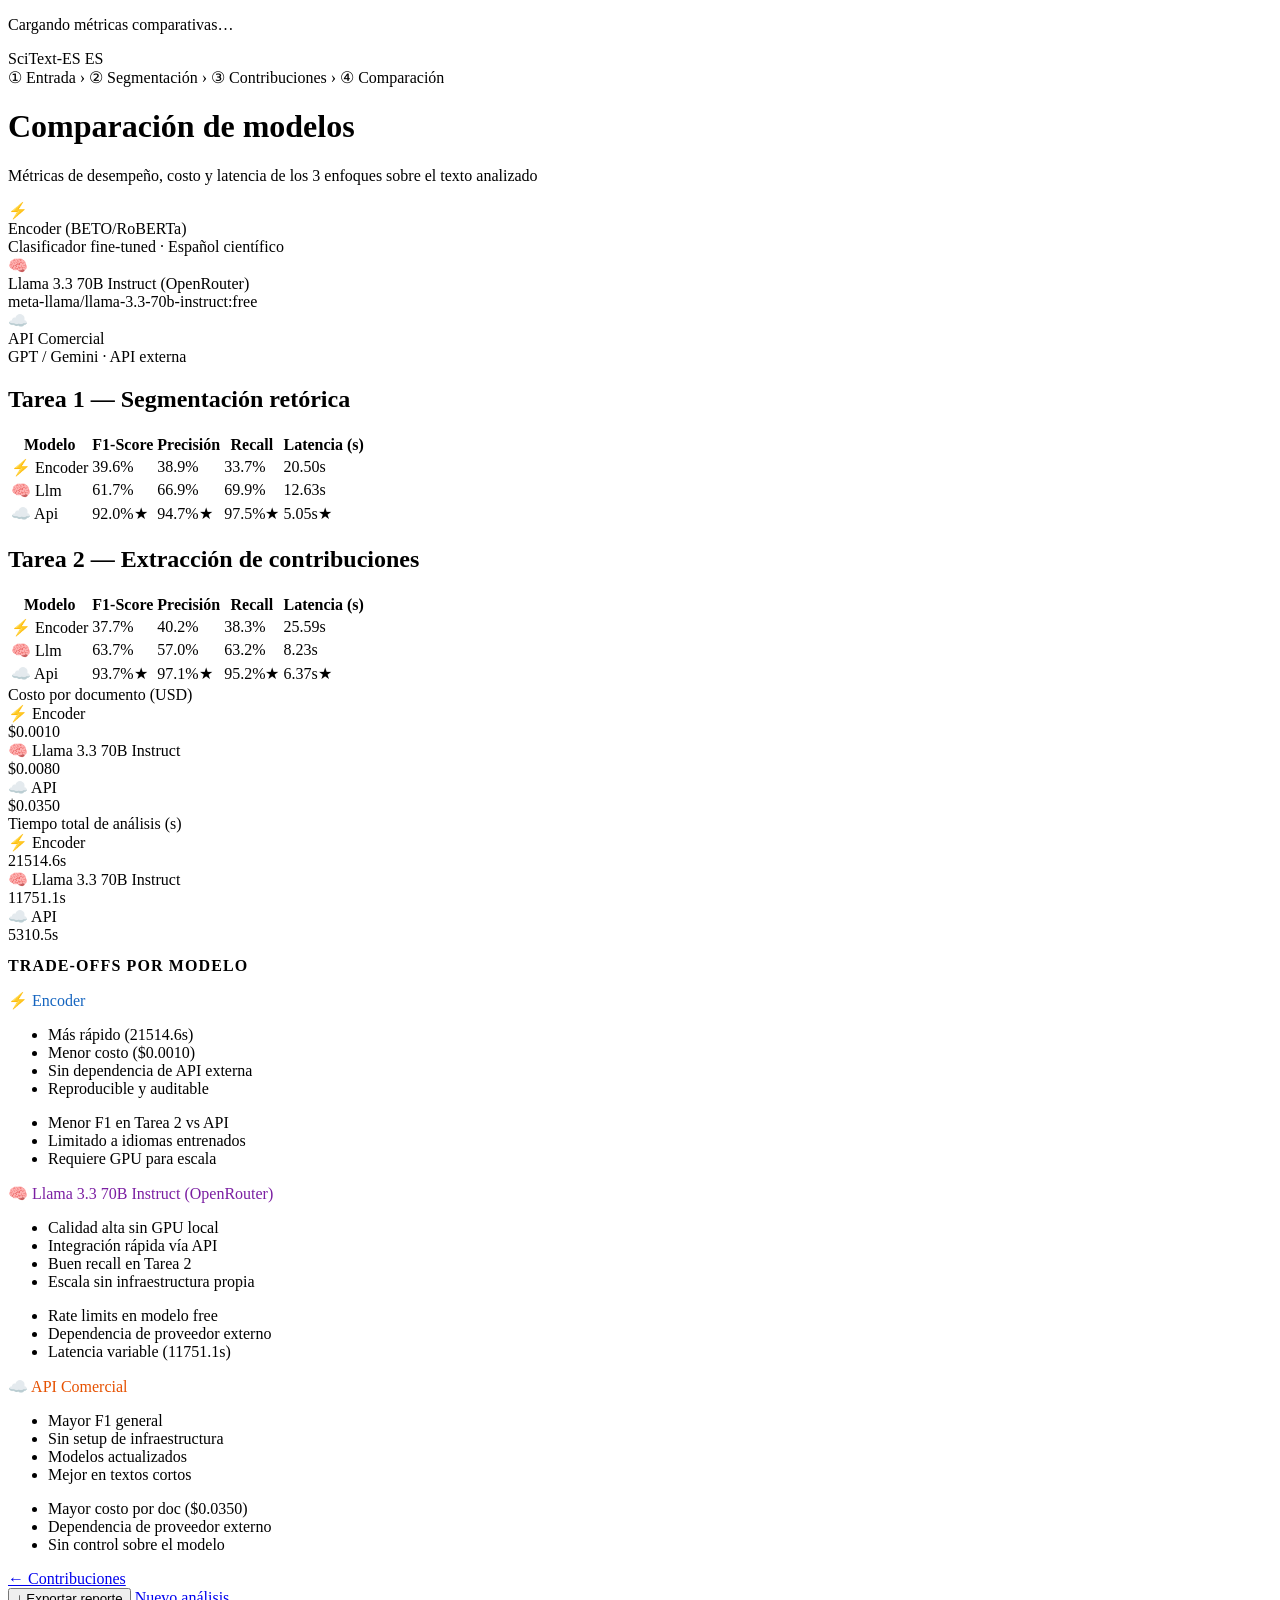
==== app/frontend/comparison.html @ e6d9e044 "Update model references to Llama 3.3 70B Instruct and adjust DVC configurations for new artifact sto" ====
<!DOCTYPE html>
<html lang="es">
<head>
  <meta charset="UTF-8" />
  <meta name="viewport" content="width=device-width, initial-scale=1.0" />
  <title>SciText-ES — Comparación de modelos</title>
  <link rel="stylesheet" href="css/styles.css" />
</head>
<body>

  <!-- Loading overlay -->
  <div id="loading-overlay" class="loading-overlay">
    <div class="spinner"></div>
    <p class="loading-text">Cargando métricas comparativas…</p>
  </div>

  <!-- Navbar -->
  <nav class="navbar">
    <div class="navbar-brand">
      SciText-ES <span class="badge-es">ES</span>
    </div>
    <div class="navbar-steps">
      <span class="step done">① Entrada</span>
      <span class="step-sep">›</span>
      <span class="step done">② Segmentación</span>
      <span class="step-sep">›</span>
      <span class="step done">③ Contribuciones</span>
      <span class="step-sep">›</span>
      <span class="step active">④ Comparación</span>
    </div>
  </nav>

  <div class="page-container">

    <div class="page-header">
      <h1>Comparación de modelos</h1>
      <p>Métricas de desempeño, costo y latencia de los 3 enfoques sobre el texto analizado</p>
    </div>

    <div id="comparison-error"></div>

    <!-- Headers de modelos -->
    <div class="comparison-header-cards">
      <div class="model-header-card encoder">
        <div class="model-header-icon">⚡</div>
        <div class="model-header-name">Encoder (BETO/RoBERTa)</div>
        <div class="model-header-desc">Clasificador fine-tuned · Español científico</div>
      </div>
      <div class="model-header-card llm">
        <div class="model-header-icon">🧠</div>
        <div class="model-header-name">Llama 3.3 70B Instruct (OpenRouter)</div>
        <div class="model-header-desc">meta-llama/llama-3.3-70b-instruct:free</div>
      </div>
      <div class="model-header-card api">
        <div class="model-header-icon">☁️</div>
        <div class="model-header-name">API Comercial</div>
        <div class="model-header-desc">GPT / Gemini · API externa</div>
      </div>
    </div>

    <!-- Tabla Tarea 1 -->
    <div class="metrics-section">
      <h2>Tarea 1 — Segmentación retórica</h2>
      <div id="table-task1">
        <!-- Generado por app.js -->
      </div>
    </div>

    <!-- Tabla Tarea 2 -->
    <div class="metrics-section">
      <h2>Tarea 2 — Extracción de contribuciones</h2>
      <div id="table-task2">
        <!-- Generado por app.js -->
      </div>
    </div>

    <!-- Gráficos de barras -->
    <div class="charts-row">
      <div class="chart-card">
        <div class="chart-title">Costo por documento (USD)</div>
        <div id="chart-cost" class="bar-chart">
          <!-- Generado por app.js -->
        </div>
      </div>
      <div class="chart-card">
        <div class="chart-title">Tiempo total de análisis (s)</div>
        <div id="chart-time" class="bar-chart">
          <!-- Generado por app.js -->
        </div>
      </div>
    </div>

    <!-- Tarjetas trade-off -->
    <h2 style="margin-bottom:1rem; font-size:1rem; text-transform:uppercase; letter-spacing:.07em; color:var(--text-secondary); font-family:var(--font-sans); font-weight:600;">
      Trade-offs por modelo
    </h2>
    <div id="tradeoff-cards" class="tradeoff-cards">
      <!-- Generado por app.js -->
    </div>

    <!-- Navegación -->
    <div class="view-nav">
      <a href="contributions.html" class="btn btn-secondary">← Contribuciones</a>
      <div class="view-nav-right">
        <button id="btn-export-report" class="btn btn-secondary">↓ Exportar reporte</button>
        <a href="index.html" class="btn btn-primary" onclick="sessionStorage.clear()">
          Nuevo análisis
        </a>
      </div>
    </div>

  </div>

  <script src="config.js"></script>
  <script src="js/api.js"></script>
  <script src="js/app.js"></script>
  <script src="js/charts.js"></script>
</body>
</html>
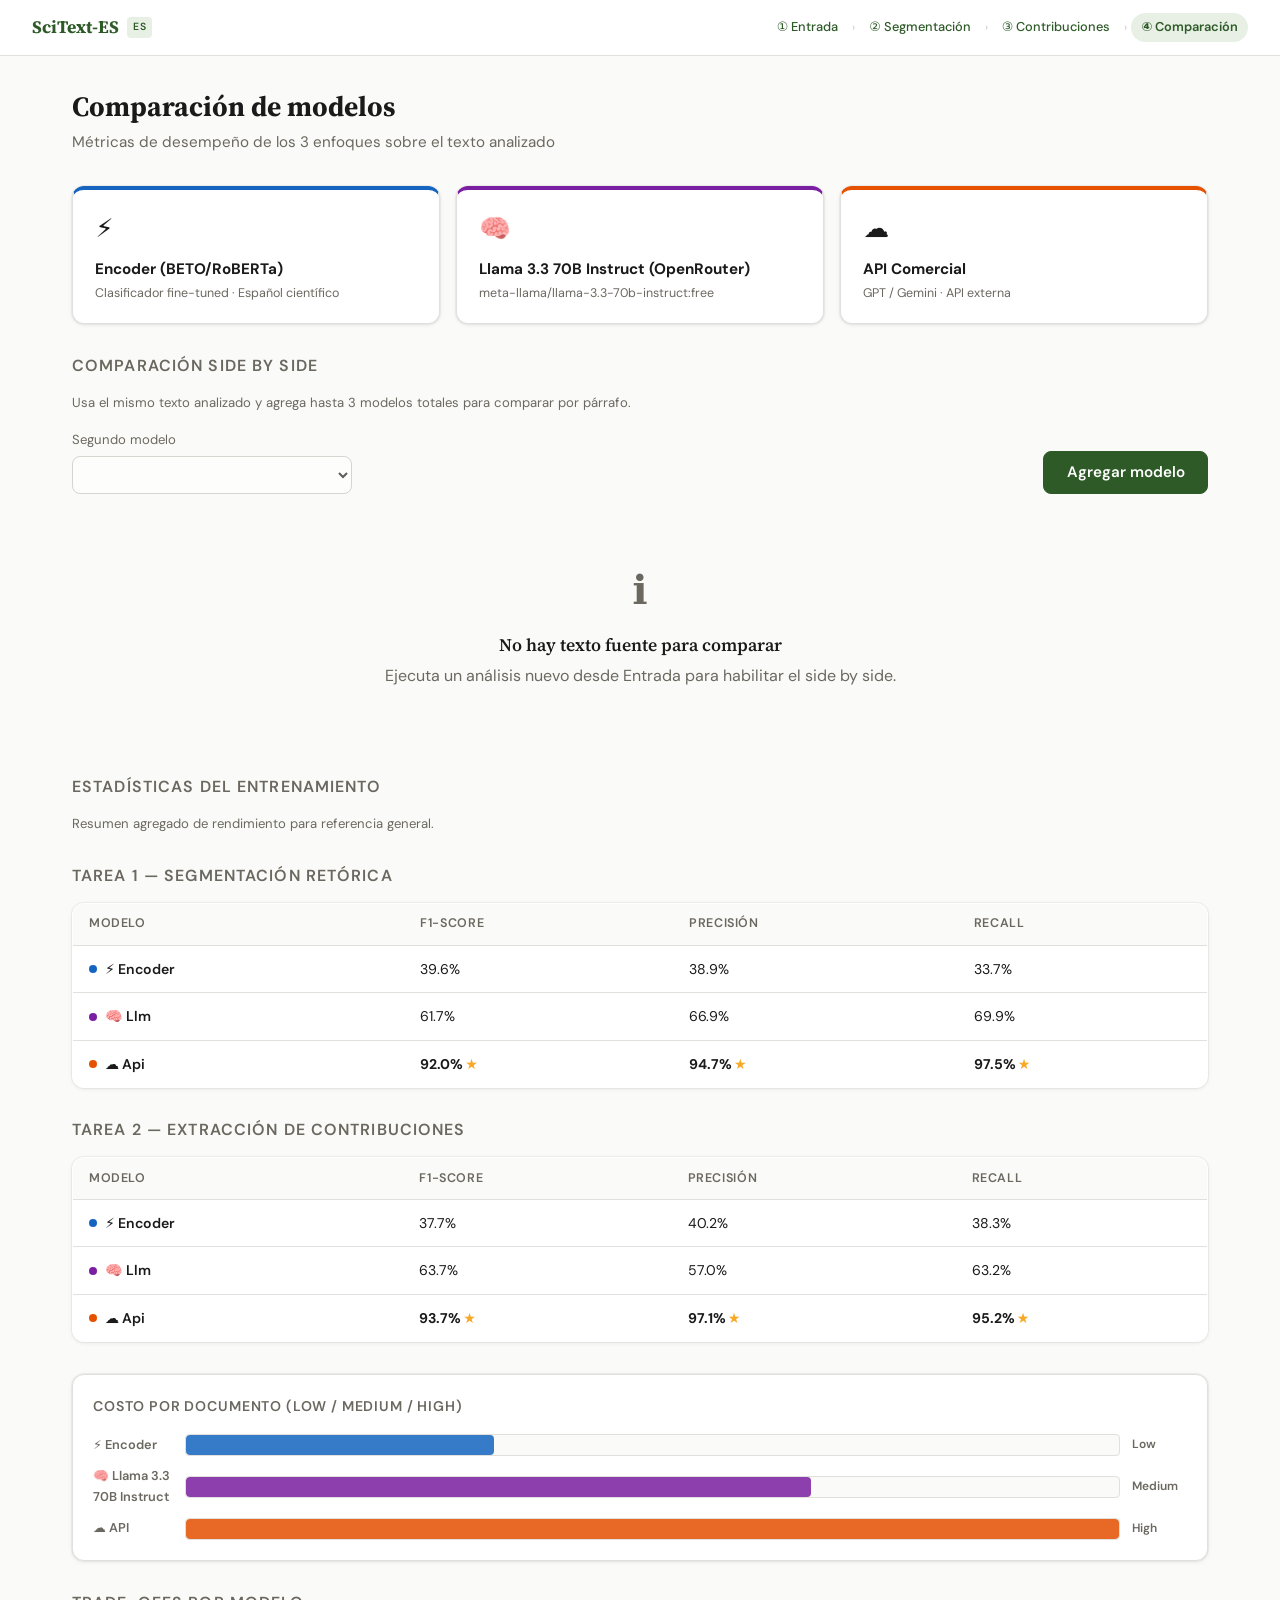
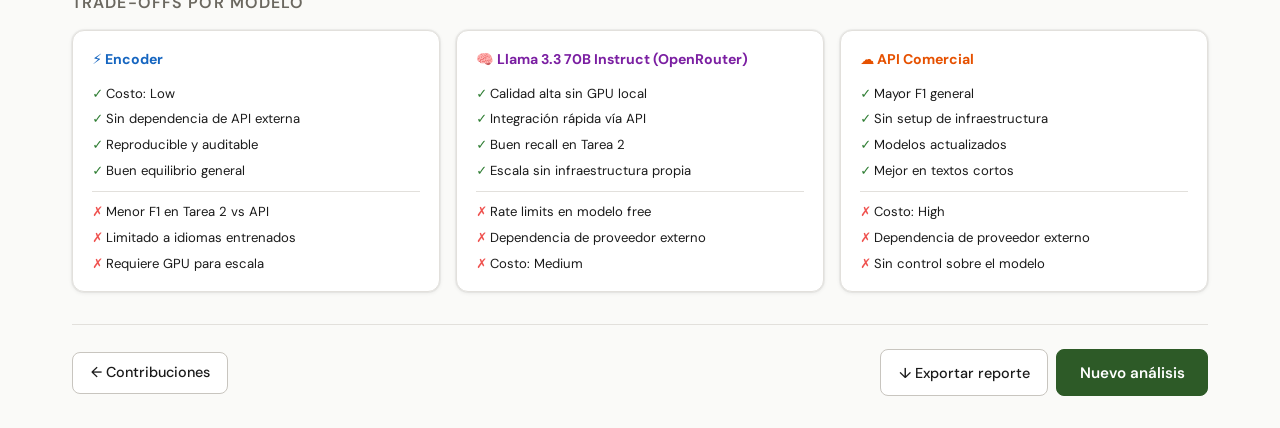
==== commit 827e58f0: "Enhance model download logic with S3 access handling and implement side-by-side comparison features " ====
--- a/app/frontend/comparison.html
+++ b/app/frontend/comparison.html
@@ -34,7 +34,7 @@
 
     <div class="page-header">
       <h1>Comparación de modelos</h1>
-      <p>Métricas de desempeño, costo y latencia de los 3 enfoques sobre el texto analizado</p>
+      <p>Métricas de desempeño de los 3 enfoques sobre el texto analizado</p>
     </div>
 
     <div id="comparison-error"></div>
@@ -58,6 +58,27 @@
       </div>
     </div>
 
+    <div class="metrics-section">
+      <h2>Comparación side by side</h2>
+      <p class="text-secondary text-small mb-2">Usa el mismo texto analizado y agrega hasta 3 modelos totales para comparar por párrafo.</p>
+
+      <div class="side-compare-controls">
+        <div class="side-compare-control-group">
+          <label for="compare-model-select" class="text-small text-secondary">Segundo modelo</label>
+          <select id="compare-model-select" class="side-compare-select"></select>
+        </div>
+        <button id="btn-run-side-compare" class="btn btn-primary">Agregar modelo</button>
+      </div>
+
+      <div id="side-compare-error"></div>
+      <div id="side-compare-content"></div>
+    </div>
+
+    <div class="metrics-section">
+      <h2>Estadísticas del entrenamiento</h2>
+      <p class="text-secondary text-small mb-2">Resumen agregado de rendimiento para referencia general.</p>
+    </div>
+
     <!-- Tabla Tarea 1 -->
     <div class="metrics-section">
       <h2>Tarea 1 — Segmentación retórica</h2>
@@ -74,23 +95,16 @@
       </div>
     </div>
 
-    <!-- Gráficos de barras -->
+    <!-- Tarjetas trade-off -->
     <div class="charts-row">
       <div class="chart-card">
-        <div class="chart-title">Costo por documento (USD)</div>
+        <div class="chart-title">Costo por documento (Low / Medium / High)</div>
         <div id="chart-cost" class="bar-chart">
-          <!-- Generado por app.js -->
-        </div>
-      </div>
-      <div class="chart-card">
-        <div class="chart-title">Tiempo total de análisis (s)</div>
-        <div id="chart-time" class="bar-chart">
           <!-- Generado por app.js -->
         </div>
       </div>
     </div>
 
-    <!-- Tarjetas trade-off -->
     <h2 style="margin-bottom:1rem; font-size:1rem; text-transform:uppercase; letter-spacing:.07em; color:var(--text-secondary); font-family:var(--font-sans); font-weight:600;">
       Trade-offs por modelo
     </h2>
--- a/app/frontend/css/styles.css
+++ b/app/frontend/css/styles.css
@@ -0,0 +1,1371 @@
+/* ==========================================================================
+   SciText-ES — Sistema de diseño compartido
+   ========================================================================== */
+
+@import url('https://fonts.googleapis.com/css2?family=Source+Serif+4:wght@400;600;700&family=DM+Sans:wght@400;500;600&display=swap');
+
+/* --------------------------------------------------------------------------
+   Variables de diseño
+   -------------------------------------------------------------------------- */
+:root {
+  /* Base */
+  --bg:             #FAFAF8;
+  --surface:        #FFFFFF;
+  --border:         #E2E0DC;
+  --border-strong:  #C8C5BF;
+  --text:           #1A1A1A;
+  --text-secondary: #6B6860;
+  --accent:         #2D5A27;
+  --accent-light:   #E8F0E6;
+  --accent-hover:   #234820;
+
+  /* Estados */
+  --success:        #2E7D32;
+  --success-light:  #E8F5E9;
+  --warning:        #E65100;
+  --warning-light:  #FFF3E0;
+  --neutral:        #6B6860;
+  --neutral-light:  #F5F4F2;
+
+  /* Categorías retóricas */
+  --c-intro: #1565C0;
+  --c-back:  #6A1B9A;
+  --c-meth:  #00838F;
+  --c-res:   #2E7D32;
+  --c-disc:  #E65100;
+  --c-contr: #C62828;
+  --c-lim:   #4E342E;
+  --c-conc:  #283593;
+
+  /* Backgrounds suaves para categorías */
+  --c-intro-bg: #E3F0FF;
+  --c-back-bg:  #F3E5F5;
+  --c-meth-bg:  #E0F5F6;
+  --c-res-bg:   #E8F5E9;
+  --c-disc-bg:  #FFF3E0;
+  --c-contr-bg: #FFEBEE;
+  --c-lim-bg:   #EFEBE9;
+  --c-conc-bg:  #E8EAF6;
+
+  /* Modelos */
+  --encoder: #1565C0;
+  --llm:     #7B1FA2;
+  --api:     #E65100;
+
+  /* Tipografía */
+  --font-serif: 'Source Serif 4', Georgia, serif;
+  --font-sans:  'DM Sans', system-ui, sans-serif;
+
+  /* Espaciado */
+  --radius:    8px;
+  --radius-lg: 12px;
+  --shadow:    0 1px 4px rgba(0,0,0,0.08), 0 0 0 1px rgba(0,0,0,0.04);
+  --shadow-md: 0 4px 12px rgba(0,0,0,0.10), 0 0 0 1px rgba(0,0,0,0.04);
+}
+
+/* --------------------------------------------------------------------------
+   Reset y base
+   -------------------------------------------------------------------------- */
+*, *::before, *::after { box-sizing: border-box; margin: 0; padding: 0; }
+
+html { font-size: 16px; -webkit-font-smoothing: antialiased; }
+
+body {
+  font-family: var(--font-sans);
+  background: var(--bg);
+  color: var(--text);
+  min-height: 100vh;
+  line-height: 1.6;
+}
+
+a { color: var(--accent); text-decoration: none; }
+a:hover { text-decoration: underline; }
+
+/* --------------------------------------------------------------------------
+   Tipografía
+   -------------------------------------------------------------------------- */
+h1, h2, h3, h4 {
+  font-family: var(--font-serif);
+  line-height: 1.3;
+  color: var(--text);
+}
+
+h1 { font-size: 1.75rem; font-weight: 700; }
+h2 { font-size: 1.35rem; font-weight: 600; }
+h3 { font-size: 1.1rem;  font-weight: 600; }
+h4 { font-size: 0.95rem; font-weight: 600; }
+
+p { margin-bottom: 0.5rem; }
+
+/* --------------------------------------------------------------------------
+   Navbar
+   -------------------------------------------------------------------------- */
+.navbar {
+  background: var(--surface);
+  border-bottom: 1px solid var(--border);
+  padding: 0 2rem;
+  height: 56px;
+  display: flex;
+  align-items: center;
+  justify-content: space-between;
+  position: sticky;
+  top: 0;
+  z-index: 100;
+}
+
+.navbar-brand {
+  font-family: var(--font-serif);
+  font-size: 1.1rem;
+  font-weight: 700;
+  color: var(--accent);
+  display: flex;
+  align-items: center;
+  gap: 0.5rem;
+}
+
+.navbar-brand span.badge-es {
+  font-family: var(--font-sans);
+  font-size: 0.65rem;
+  font-weight: 600;
+  background: var(--accent-light);
+  color: var(--accent);
+  padding: 2px 6px;
+  border-radius: 4px;
+  letter-spacing: 0.05em;
+  text-transform: uppercase;
+}
+
+.navbar-steps {
+  display: flex;
+  align-items: center;
+  gap: 0.25rem;
+  font-size: 0.8rem;
+}
+
+.step {
+  display: flex;
+  align-items: center;
+  gap: 0.35rem;
+  padding: 4px 10px;
+  border-radius: 20px;
+  color: var(--text-secondary);
+  font-weight: 500;
+  white-space: nowrap;
+}
+
+.step.active {
+  background: var(--accent-light);
+  color: var(--accent);
+  font-weight: 600;
+}
+
+.step.done {
+  color: var(--accent);
+}
+
+.step-sep {
+  color: var(--border-strong);
+  font-size: 0.7rem;
+}
+
+/* --------------------------------------------------------------------------
+   Layout de página
+   -------------------------------------------------------------------------- */
+.page-container {
+  max-width: 1200px;
+  margin: 0 auto;
+  padding: 2rem;
+}
+
+.page-header {
+  margin-bottom: 2rem;
+}
+
+.page-header h1 {
+  margin-bottom: 0.35rem;
+}
+
+.page-header p {
+  color: var(--text-secondary);
+  font-size: 0.95rem;
+  margin-bottom: 0;
+}
+
+/* Layout sidebar + main */
+.layout-sidebar {
+  display: grid;
+  grid-template-columns: 240px 1fr;
+  gap: 1.5rem;
+  align-items: start;
+}
+
+.sidebar {
+  background: var(--surface);
+  border: 1px solid var(--border);
+  border-radius: var(--radius-lg);
+  padding: 1.25rem;
+  position: sticky;
+  top: 72px;
+}
+
+.sidebar h3 {
+  font-size: 0.75rem;
+  font-weight: 600;
+  text-transform: uppercase;
+  letter-spacing: 0.08em;
+  color: var(--text-secondary);
+  margin-bottom: 0.75rem;
+}
+
+/* --------------------------------------------------------------------------
+   Botones
+   -------------------------------------------------------------------------- */
+.btn {
+  display: inline-flex;
+  align-items: center;
+  gap: 0.4rem;
+  padding: 0.55rem 1.1rem;
+  border-radius: var(--radius);
+  font-family: var(--font-sans);
+  font-size: 0.9rem;
+  font-weight: 500;
+  cursor: pointer;
+  border: 1px solid transparent;
+  transition: background 0.15s, border-color 0.15s, transform 0.1s;
+  text-decoration: none;
+  white-space: nowrap;
+}
+
+.btn:hover { text-decoration: none; }
+.btn:active { transform: scale(0.98); }
+
+.btn-primary {
+  background: var(--accent);
+  color: #fff;
+  border-color: var(--accent);
+  padding: 0.65rem 1.4rem;
+  font-size: 0.95rem;
+  font-weight: 600;
+}
+.btn-primary:hover { background: var(--accent-hover); border-color: var(--accent-hover); }
+
+.btn-secondary {
+  background: var(--surface);
+  color: var(--text);
+  border-color: var(--border-strong);
+}
+.btn-secondary:hover { background: var(--neutral-light); }
+
+.btn-ghost {
+  background: transparent;
+  color: var(--text-secondary);
+  border-color: transparent;
+}
+.btn-ghost:hover { background: var(--neutral-light); color: var(--text); }
+
+.btn-large {
+  padding: 0.85rem 2rem;
+  font-size: 1rem;
+  font-weight: 600;
+  border-radius: var(--radius-lg);
+}
+
+.btn-icon {
+  font-size: 1rem;
+}
+
+/* Barra de navegación de vistas */
+.view-nav {
+  display: flex;
+  justify-content: space-between;
+  align-items: center;
+  margin-top: 2rem;
+  padding-top: 1.5rem;
+  border-top: 1px solid var(--border);
+  gap: 0.5rem;
+}
+
+.view-nav-right {
+  display: flex;
+  gap: 0.5rem;
+}
+
+/* --------------------------------------------------------------------------
+   Tarjetas genéricas
+   -------------------------------------------------------------------------- */
+.card {
+  background: var(--surface);
+  border: 1px solid var(--border);
+  border-radius: var(--radius-lg);
+  padding: 1.25rem;
+  box-shadow: var(--shadow);
+}
+
+.card-sm {
+  padding: 1rem;
+  border-radius: var(--radius);
+}
+
+/* --------------------------------------------------------------------------
+   Badges
+   -------------------------------------------------------------------------- */
+.badge {
+  display: inline-flex;
+  align-items: center;
+  gap: 0.3rem;
+  padding: 3px 8px;
+  border-radius: 20px;
+  font-size: 0.72rem;
+  font-weight: 600;
+  letter-spacing: 0.03em;
+  text-transform: uppercase;
+  white-space: nowrap;
+}
+
+.badge-label {
+  font-size: 0.72rem;
+  font-weight: 700;
+  padding: 2px 7px;
+  border-radius: 4px;
+  letter-spacing: 0.06em;
+}
+
+.badge-intro { background: var(--c-intro-bg); color: var(--c-intro); }
+.badge-back  { background: var(--c-back-bg);  color: var(--c-back);  }
+.badge-meth  { background: var(--c-meth-bg);  color: var(--c-meth);  }
+.badge-res   { background: var(--c-res-bg);   color: var(--c-res);   }
+.badge-disc  { background: var(--c-disc-bg);  color: var(--c-disc);  }
+.badge-contr { background: var(--c-contr-bg); color: var(--c-contr); }
+.badge-lim   { background: var(--c-lim-bg);   color: var(--c-lim);   }
+.badge-conc  { background: var(--c-conc-bg);  color: var(--c-conc);  }
+
+/* --------------------------------------------------------------------------
+   Barra de confianza
+   -------------------------------------------------------------------------- */
+.confidence-bar {
+  display: flex;
+  align-items: center;
+  gap: 0.6rem;
+  font-size: 0.82rem;
+}
+
+.confidence-bar-track {
+  flex: 1;
+  height: 5px;
+  background: var(--border);
+  border-radius: 3px;
+  overflow: hidden;
+}
+
+.confidence-bar-fill {
+  height: 100%;
+  border-radius: 3px;
+  transition: width 0.6s ease;
+}
+
+.confidence-value {
+  font-weight: 600;
+  color: var(--text-secondary);
+  min-width: 38px;
+  text-align: right;
+}
+
+/* Colores de la barra según nivel */
+.conf-high  { background: var(--success); }
+.conf-med   { background: #F9A825; }
+.conf-low   { background: #EF5350; }
+
+/* --------------------------------------------------------------------------
+   Vista 1 – Entrada
+   -------------------------------------------------------------------------- */
+.input-view {
+  max-width: 760px;
+  margin: 0 auto;
+  padding: 2.5rem 2rem;
+}
+
+.input-view-header {
+  text-align: center;
+  margin-bottom: 2.5rem;
+}
+
+.input-view-header h1 { font-size: 2rem; margin-bottom: 0.5rem; }
+.input-view-header p  { color: var(--text-secondary); font-size: 1rem; }
+
+.input-section {
+  background: var(--surface);
+  border: 1px solid var(--border);
+  border-radius: var(--radius-lg);
+  padding: 1.5rem;
+  margin-bottom: 1.25rem;
+  box-shadow: var(--shadow);
+}
+
+.input-section-title {
+  font-size: 0.8rem;
+  font-weight: 600;
+  text-transform: uppercase;
+  letter-spacing: 0.08em;
+  color: var(--text-secondary);
+  margin-bottom: 1rem;
+}
+
+.textarea-wrapper {
+  position: relative;
+}
+
+textarea.text-input {
+  width: 100%;
+  min-height: 220px;
+  padding: 1rem;
+  border: 1px solid var(--border);
+  border-radius: var(--radius);
+  font-family: var(--font-sans);
+  font-size: 0.9rem;
+  line-height: 1.65;
+  color: var(--text);
+  background: var(--bg);
+  resize: vertical;
+  transition: border-color 0.15s;
+  outline: none;
+}
+
+textarea.text-input:focus {
+  border-color: var(--accent);
+  box-shadow: 0 0 0 3px var(--accent-light);
+}
+
+.char-counter {
+  position: absolute;
+  bottom: 8px;
+  right: 12px;
+  font-size: 0.75rem;
+  color: var(--text-secondary);
+  background: var(--surface);
+  padding: 1px 4px;
+  border-radius: 3px;
+  pointer-events: none;
+}
+
+.char-counter.warning { color: var(--warning); }
+.char-counter.ok      { color: var(--success); }
+
+/* Modelo cards */
+.model-cards {
+  display: grid;
+  grid-template-columns: repeat(3, 1fr);
+  gap: 0.75rem;
+}
+
+.model-card {
+  border: 2px solid var(--border);
+  border-radius: var(--radius);
+  padding: 0.9rem 1rem;
+  cursor: pointer;
+  transition: border-color 0.15s, background 0.15s;
+  position: relative;
+}
+
+.model-card:hover { border-color: var(--border-strong); }
+
+.model-card.selected { border-color: var(--accent); background: var(--accent-light); }
+
+.model-card input[type="radio"] {
+  position: absolute;
+  opacity: 0;
+  pointer-events: none;
+}
+
+.model-card-icon {
+  font-size: 1.4rem;
+  margin-bottom: 0.35rem;
+}
+
+.model-card-name {
+  font-size: 0.85rem;
+  font-weight: 600;
+  color: var(--text);
+  margin-bottom: 0.1rem;
+}
+
+.model-card-tag {
+  font-size: 0.72rem;
+  font-weight: 600;
+  color: var(--text-secondary);
+  text-transform: uppercase;
+  letter-spacing: 0.05em;
+}
+
+.model-card.selected .model-card-name { color: var(--accent); }
+.model-card.selected .model-card-tag  { color: var(--accent); }
+
+/* Task toggles */
+.task-toggles {
+  display: flex;
+  gap: 1.5rem;
+}
+
+.toggle-item {
+  display: flex;
+  align-items: center;
+  gap: 0.6rem;
+  cursor: pointer;
+  user-select: none;
+}
+
+.toggle-item input[type="checkbox"] { display: none; }
+
+.toggle-track {
+  width: 40px;
+  height: 22px;
+  background: var(--border-strong);
+  border-radius: 11px;
+  position: relative;
+  transition: background 0.2s;
+  flex-shrink: 0;
+}
+
+.toggle-track::after {
+  content: '';
+  position: absolute;
+  width: 16px;
+  height: 16px;
+  background: #fff;
+  border-radius: 50%;
+  top: 3px;
+  left: 3px;
+  transition: transform 0.2s;
+  box-shadow: 0 1px 3px rgba(0,0,0,0.2);
+}
+
+.toggle-item input:checked + .toggle-track {
+  background: var(--accent);
+}
+
+.toggle-item input:checked + .toggle-track::after {
+  transform: translateX(18px);
+}
+
+.toggle-label {
+  font-size: 0.9rem;
+  font-weight: 500;
+}
+
+.toggle-sub {
+  font-size: 0.75rem;
+  color: var(--text-secondary);
+}
+
+.submit-area {
+  text-align: center;
+  padding: 1rem 0;
+}
+
+/* Loading overlay */
+.loading-overlay {
+  display: none;
+  position: fixed;
+  inset: 0;
+  background: rgba(250, 250, 248, 0.92);
+  z-index: 999;
+  flex-direction: column;
+  align-items: center;
+  justify-content: center;
+  gap: 1rem;
+}
+
+.loading-overlay.visible { display: flex; }
+
+.spinner {
+  width: 40px;
+  height: 40px;
+  border: 3px solid var(--border);
+  border-top-color: var(--accent);
+  border-radius: 50%;
+  animation: spin 0.7s linear infinite;
+}
+
+@keyframes spin { to { transform: rotate(360deg); } }
+
+.loading-text {
+  font-family: var(--font-serif);
+  font-size: 1rem;
+  color: var(--text-secondary);
+}
+
+/* --------------------------------------------------------------------------
+   Vista 2 – Segmentación
+   -------------------------------------------------------------------------- */
+
+/* Leyenda sidebar */
+.legend-list {
+  list-style: none;
+  display: flex;
+  flex-direction: column;
+  gap: 0.4rem;
+}
+
+.legend-item {
+  display: flex;
+  align-items: center;
+  justify-content: space-between;
+  padding: 5px 8px;
+  border-radius: var(--radius);
+  cursor: default;
+  transition: background 0.12s;
+}
+
+.legend-item:hover { background: var(--bg); }
+
+.legend-dot-label {
+  display: flex;
+  align-items: center;
+  gap: 0.5rem;
+  font-size: 0.82rem;
+  font-weight: 500;
+}
+
+.legend-dot {
+  width: 10px;
+  height: 10px;
+  border-radius: 50%;
+  flex-shrink: 0;
+}
+
+.legend-count {
+  font-size: 0.75rem;
+  font-weight: 600;
+  color: var(--text-secondary);
+  background: var(--bg);
+  padding: 1px 6px;
+  border-radius: 10px;
+}
+
+.sidebar-stats {
+  margin-top: 1rem;
+  padding-top: 1rem;
+  border-top: 1px solid var(--border);
+}
+
+.stat-row {
+  display: flex;
+  justify-content: space-between;
+  align-items: center;
+  font-size: 0.8rem;
+  padding: 3px 0;
+}
+
+.stat-label { color: var(--text-secondary); }
+.stat-value { font-weight: 600; }
+
+.model-badge-sidebar {
+  margin-top: 1rem;
+  padding: 0.6rem 0.8rem;
+  background: var(--bg);
+  border-radius: var(--radius);
+  font-size: 0.78rem;
+  color: var(--text-secondary);
+  border: 1px solid var(--border);
+}
+
+.model-badge-sidebar strong {
+  display: block;
+  font-size: 0.82rem;
+  color: var(--text);
+  margin-top: 2px;
+}
+
+/* Segmentos */
+.segments-list {
+  display: flex;
+  flex-direction: column;
+  gap: 0.75rem;
+}
+
+.segment-card {
+  background: var(--surface);
+  border: 1px solid var(--border);
+  border-left: 4px solid;
+  border-radius: var(--radius);
+  padding: 1rem 1.1rem;
+  transition: transform 0.15s, box-shadow 0.15s;
+  box-shadow: var(--shadow);
+}
+
+.segment-card:hover {
+  transform: translateX(4px);
+  box-shadow: var(--shadow-md);
+}
+
+.segment-header {
+  display: flex;
+  align-items: center;
+  justify-content: space-between;
+  margin-bottom: 0.6rem;
+  flex-wrap: wrap;
+  gap: 0.5rem;
+}
+
+.segment-meta {
+  display: flex;
+  align-items: center;
+  gap: 0.5rem;
+}
+
+.segment-index {
+  font-size: 0.72rem;
+  color: var(--text-secondary);
+  font-weight: 500;
+}
+
+.segment-confidence {
+  flex: 0 0 180px;
+}
+
+.segment-text {
+  font-size: 0.88rem;
+  line-height: 1.65;
+  color: var(--text);
+}
+
+/* Colores de borde izquierdo por categoría */
+.seg-INTRO { border-left-color: var(--c-intro); }
+.seg-BACK  { border-left-color: var(--c-back);  }
+.seg-METH  { border-left-color: var(--c-meth);  }
+.seg-RES   { border-left-color: var(--c-res);   }
+.seg-DISC  { border-left-color: var(--c-disc);  }
+.seg-CONTR { border-left-color: var(--c-contr); }
+.seg-LIM   { border-left-color: var(--c-lim);   }
+.seg-CONC  { border-left-color: var(--c-conc);  }
+
+/* --------------------------------------------------------------------------
+   Vista 3 – Contribuciones
+   -------------------------------------------------------------------------- */
+.summary-cards {
+  display: grid;
+  grid-template-columns: repeat(4, 1fr);
+  gap: 1rem;
+  margin-bottom: 1.75rem;
+}
+
+.summary-card {
+  background: var(--surface);
+  border: 1px solid var(--border);
+  border-radius: var(--radius-lg);
+  padding: 1.1rem 1.25rem;
+  box-shadow: var(--shadow);
+}
+
+.summary-card-value {
+  font-family: var(--font-serif);
+  font-size: 1.9rem;
+  font-weight: 700;
+  line-height: 1.1;
+  margin-bottom: 0.2rem;
+}
+
+.summary-card-label {
+  font-size: 0.78rem;
+  color: var(--text-secondary);
+  font-weight: 500;
+}
+
+.summary-card.positive .summary-card-value { color: var(--success); }
+.summary-card.neutral  .summary-card-value { color: var(--text); }
+
+/* Fragment cards */
+.fragments-list {
+  display: flex;
+  flex-direction: column;
+  gap: 0.9rem;
+}
+
+.fragment-card {
+  background: var(--surface);
+  border: 1px solid var(--border);
+  border-radius: var(--radius-lg);
+  overflow: hidden;
+  box-shadow: var(--shadow);
+  transition: box-shadow 0.15s;
+}
+
+.fragment-card.no-contribution {
+  opacity: 0.7;
+}
+
+.fragment-card:hover { box-shadow: var(--shadow-md); }
+
+.fragment-header {
+  display: flex;
+  align-items: center;
+  justify-content: space-between;
+  padding: 0.8rem 1.1rem;
+  background: var(--bg);
+  border-bottom: 1px solid var(--border);
+  flex-wrap: wrap;
+  gap: 0.5rem;
+}
+
+.fragment-header-left {
+  display: flex;
+  align-items: center;
+  gap: 0.6rem;
+  flex-wrap: wrap;
+}
+
+.fragment-header-right {
+  display: flex;
+  align-items: center;
+  gap: 0.75rem;
+}
+
+.badge-contribution {
+  background: var(--success-light);
+  color: var(--success);
+  font-size: 0.78rem;
+  font-weight: 600;
+  padding: 3px 9px;
+  border-radius: 20px;
+  white-space: nowrap;
+}
+
+.badge-no-contribution {
+  background: var(--neutral-light);
+  color: var(--neutral);
+  font-size: 0.78rem;
+  font-weight: 600;
+  padding: 3px 9px;
+  border-radius: 20px;
+  white-space: nowrap;
+}
+
+.badge-type {
+  font-size: 0.75rem;
+  font-weight: 600;
+  color: var(--text-secondary);
+  background: var(--surface);
+  border: 1px solid var(--border);
+  padding: 2px 7px;
+  border-radius: 4px;
+  white-space: nowrap;
+}
+
+.fragment-conf-wrapper {
+  width: 160px;
+}
+
+.para-index {
+  font-size: 0.72rem;
+  color: var(--text-secondary);
+  white-space: nowrap;
+}
+
+.fragment-body {
+  padding: 0.9rem 1.1rem;
+  font-size: 0.88rem;
+  line-height: 1.65;
+}
+
+.fragment-body mark {
+  background: #FFF176;
+  padding: 1px 0;
+  border-radius: 2px;
+  color: inherit;
+}
+
+.fragment-footer {
+  padding: 0.5rem 1.1rem;
+  background: var(--bg);
+  border-top: 1px solid var(--border);
+  display: flex;
+  align-items: center;
+  gap: 0.4rem;
+}
+
+.footer-label {
+  font-size: 0.72rem;
+  color: var(--text-secondary);
+}
+
+/* --------------------------------------------------------------------------
+   Vista 4 – Comparación
+   -------------------------------------------------------------------------- */
+.comparison-header-cards {
+  display: grid;
+  grid-template-columns: repeat(3, 1fr);
+  gap: 1rem;
+  margin-bottom: 2rem;
+}
+
+.model-header-card {
+  background: var(--surface);
+  border: 1px solid var(--border);
+  border-radius: var(--radius-lg);
+  padding: 1.2rem 1.4rem;
+  box-shadow: var(--shadow);
+  border-top: 4px solid;
+}
+
+.model-header-card.encoder { border-top-color: var(--encoder); }
+.model-header-card.llm     { border-top-color: var(--llm); }
+.model-header-card.api     { border-top-color: var(--api); }
+
+.model-header-icon  { font-size: 1.6rem; margin-bottom: 0.4rem; }
+.model-header-name  { font-weight: 700; font-size: 0.95rem; margin-bottom: 0.15rem; }
+.model-header-desc  { font-size: 0.78rem; color: var(--text-secondary); }
+
+/* Tablas de métricas */
+.metrics-section { margin-bottom: 2rem; }
+
+.metrics-section h2 {
+  margin-bottom: 1rem;
+  font-size: 1rem;
+  color: var(--text-secondary);
+  text-transform: uppercase;
+  letter-spacing: 0.07em;
+  font-family: var(--font-sans);
+  font-weight: 600;
+}
+
+.metrics-table {
+  width: 100%;
+  border-collapse: collapse;
+  background: var(--surface);
+  border: 1px solid var(--border);
+  border-radius: var(--radius-lg);
+  overflow: hidden;
+  box-shadow: var(--shadow);
+  font-size: 0.88rem;
+}
+
+.metrics-table th {
+  padding: 0.65rem 1rem;
+  text-align: left;
+  font-weight: 600;
+  font-size: 0.78rem;
+  text-transform: uppercase;
+  letter-spacing: 0.05em;
+  color: var(--text-secondary);
+  background: var(--bg);
+  border-bottom: 1px solid var(--border);
+}
+
+.metrics-table td {
+  padding: 0.75rem 1rem;
+  border-bottom: 1px solid var(--border);
+  vertical-align: middle;
+}
+
+.metrics-table tr:last-child td { border-bottom: none; }
+
+.metrics-table tr:hover td { background: var(--bg); }
+
+.model-cell {
+  display: flex;
+  align-items: center;
+  gap: 0.5rem;
+  font-weight: 600;
+}
+
+.model-dot {
+  width: 8px;
+  height: 8px;
+  border-radius: 50%;
+  flex-shrink: 0;
+}
+
+.metric-value { font-variant-numeric: tabular-nums; }
+.best-value { font-weight: 700; }
+.best-star   { color: #F9A825; margin-left: 2px; }
+
+.side-compare-controls {
+  display: flex;
+  align-items: flex-end;
+  justify-content: space-between;
+  gap: 0.85rem;
+  flex-wrap: wrap;
+  margin-bottom: 1rem;
+}
+
+.side-compare-control-group {
+  display: flex;
+  flex-direction: column;
+  gap: 0.35rem;
+}
+
+.side-compare-select {
+  min-width: 280px;
+  padding: 0.55rem 0.65rem;
+  border: 1px solid var(--border-strong);
+  border-radius: var(--radius);
+  background: var(--surface);
+  color: var(--text);
+  font-size: 0.9rem;
+}
+
+.side-compare-content {
+  display: flex;
+  flex-direction: column;
+  gap: 0.9rem;
+}
+
+.side-compare-model-grid,
+.side-compare-task-grid {
+  display: grid;
+  grid-template-columns: repeat(auto-fit, minmax(260px, 1fr));
+  gap: 0.9rem;
+}
+
+.side-compare-model-card,
+.side-compare-task-card {
+  background: var(--surface);
+  border: 1px solid var(--border);
+  border-radius: var(--radius-lg);
+  padding: 1rem;
+  box-shadow: var(--shadow);
+}
+
+.side-compare-model-card {
+  border-top: 4px solid var(--border-strong);
+}
+
+.side-compare-model-card.encoder { border-top-color: var(--encoder); }
+.side-compare-model-card.llm { border-top-color: var(--llm); }
+.side-compare-model-card.api { border-top-color: var(--api); }
+
+.side-compare-model-title {
+  font-size: 0.92rem;
+  font-weight: 700;
+  margin-bottom: 0.45rem;
+}
+
+.side-compare-model-subtitle {
+  font-size: 0.78rem;
+  color: var(--text-secondary);
+  margin-bottom: 0.7rem;
+}
+
+.side-compare-stat-grid {
+  display: grid;
+  grid-template-columns: repeat(2, 1fr);
+  gap: 0.55rem;
+}
+
+.side-compare-stat {
+  padding: 0.5rem 0.55rem;
+  border: 1px solid var(--border);
+  border-radius: var(--radius);
+  background: var(--bg);
+}
+
+.side-compare-stat-label {
+  font-size: 0.72rem;
+  color: var(--text-secondary);
+}
+
+.side-compare-stat-value {
+  font-size: 0.84rem;
+  font-weight: 700;
+}
+
+.side-compare-task-title {
+  font-size: 0.82rem;
+  font-weight: 700;
+  text-transform: uppercase;
+  letter-spacing: 0.05em;
+  color: var(--text-secondary);
+  margin-bottom: 0.65rem;
+}
+
+.side-compare-fragments {
+  list-style: none;
+  display: flex;
+  flex-direction: column;
+  gap: 0.35rem;
+}
+
+.side-compare-fragments li {
+  font-size: 0.82rem;
+  color: var(--text);
+  padding-left: 0.1rem;
+}
+
+.side-compare-hint {
+  font-size: 0.82rem;
+  color: var(--text-secondary);
+}
+
+.side-compare-paragraphs {
+  display: flex;
+  flex-direction: column;
+  gap: 0.65rem;
+}
+
+.side-compare-paragraph-card {
+  background: var(--surface);
+  border: 1px solid var(--border);
+  border-radius: var(--radius);
+  padding: 0.8rem 0.9rem;
+  box-shadow: var(--shadow);
+}
+
+.side-compare-para-header {
+  display: flex;
+  align-items: flex-start;
+  justify-content: space-between;
+  gap: 0.7rem;
+}
+
+.side-compare-para-meta {
+  min-width: 0;
+  flex: 1;
+}
+
+.side-compare-para-index {
+  font-size: 0.72rem;
+  color: var(--text-secondary);
+  font-weight: 700;
+  letter-spacing: 0.05em;
+  text-transform: uppercase;
+}
+
+.side-compare-para-text {
+  font-size: 0.86rem;
+  color: var(--text);
+  line-height: 1.45;
+  margin-top: 0.18rem;
+  white-space: nowrap;
+  overflow: hidden;
+  text-overflow: ellipsis;
+}
+
+.side-compare-prediction-grid {
+  display: grid;
+  grid-template-columns: repeat(auto-fit, minmax(170px, 1fr));
+  gap: 0.5rem;
+  margin-top: 0.65rem;
+}
+
+.side-compare-prediction-card {
+  border: 1px solid var(--border);
+  border-radius: var(--radius);
+  padding: 0.5rem 0.55rem;
+  background: var(--bg);
+}
+
+.side-compare-prediction-title {
+  font-size: 0.74rem;
+  font-weight: 700;
+  margin-bottom: 0.4rem;
+  color: var(--text);
+}
+
+.side-compare-chip-row {
+  display: flex;
+  align-items: center;
+  gap: 0.35rem;
+  flex-wrap: wrap;
+}
+
+.side-compare-contrib {
+  font-size: 0.7rem;
+  font-weight: 700;
+  letter-spacing: 0.05em;
+  text-transform: uppercase;
+  border-radius: 16px;
+  padding: 2px 7px;
+}
+
+.side-compare-contrib.yes {
+  background: var(--success-light);
+  color: var(--success);
+}
+
+.side-compare-contrib.no {
+  background: var(--neutral-light);
+  color: var(--neutral);
+}
+
+.side-compare-para-details {
+  margin-top: 0.65rem;
+  padding-top: 0.65rem;
+  border-top: 1px dashed var(--border);
+}
+
+.side-compare-para-fulltext {
+  font-size: 0.84rem;
+  line-height: 1.6;
+}
+
+/* Gráficos de barras */
+.charts-row {
+  display: grid;
+  grid-template-columns: 1fr;
+  gap: 1.25rem;
+  margin-bottom: 2rem;
+}
+
+.chart-card {
+  background: var(--surface);
+  border: 1px solid var(--border);
+  border-radius: var(--radius-lg);
+  padding: 1.25rem;
+  box-shadow: var(--shadow);
+}
+
+.chart-title {
+  font-size: 0.88rem;
+  font-weight: 600;
+  margin-bottom: 1rem;
+  color: var(--text-secondary);
+  text-transform: uppercase;
+  letter-spacing: 0.06em;
+}
+
+.bar-chart {
+  display: flex;
+  flex-direction: column;
+  gap: 0.65rem;
+}
+
+.bar-row {
+  display: flex;
+  align-items: center;
+  gap: 0.75rem;
+}
+
+.bar-label {
+  width: 80px;
+  font-size: 0.8rem;
+  font-weight: 600;
+  flex-shrink: 0;
+  color: var(--text-secondary);
+}
+
+.bar-track {
+  flex: 1;
+  height: 22px;
+  background: var(--bg);
+  border-radius: 4px;
+  overflow: hidden;
+  border: 1px solid var(--border);
+}
+
+.bar-fill {
+  height: 100%;
+  border-radius: 4px;
+  transition: width 0.8s ease;
+  display: flex;
+  align-items: center;
+  padding-left: 8px;
+}
+
+.bar-value {
+  font-size: 0.75rem;
+  font-weight: 600;
+  color: var(--text-secondary);
+  min-width: 55px;
+}
+
+.bar-encoder { background: var(--encoder); opacity: 0.85; }
+.bar-llm     { background: var(--llm);     opacity: 0.85; }
+.bar-api     { background: var(--api);     opacity: 0.85; }
+
+/* Trade-off cards */
+.tradeoff-cards {
+  display: grid;
+  grid-template-columns: repeat(3, 1fr);
+  gap: 1rem;
+  margin-bottom: 2rem;
+}
+
+.tradeoff-card {
+  background: var(--surface);
+  border: 1px solid var(--border);
+  border-radius: var(--radius-lg);
+  padding: 1.1rem 1.2rem;
+  box-shadow: var(--shadow);
+}
+
+.tradeoff-card-title {
+  font-size: 0.88rem;
+  font-weight: 700;
+  margin-bottom: 0.75rem;
+  display: flex;
+  align-items: center;
+  gap: 0.5rem;
+}
+
+.tradeoff-pros, .tradeoff-cons {
+  list-style: none;
+  font-size: 0.82rem;
+  display: flex;
+  flex-direction: column;
+  gap: 0.3rem;
+}
+
+.tradeoff-pros li::before { content: '✓ '; color: var(--success); font-weight: 700; }
+.tradeoff-cons li::before { content: '✗ '; color: #EF5350; font-weight: 700; }
+
+.tradeoff-divider {
+  height: 1px;
+  background: var(--border);
+  margin: 0.6rem 0;
+}
+
+/* --------------------------------------------------------------------------
+   Estados de error y vacío
+   -------------------------------------------------------------------------- */
+.empty-state {
+  text-align: center;
+  padding: 3rem 2rem;
+  color: var(--text-secondary);
+}
+
+.empty-state-icon { font-size: 2.5rem; margin-bottom: 0.75rem; }
+.empty-state h3   { margin-bottom: 0.4rem; color: var(--text); }
+
+.error-banner {
+  background: #FFEBEE;
+  border: 1px solid #FFCDD2;
+  border-radius: var(--radius);
+  padding: 0.85rem 1.1rem;
+  color: #C62828;
+  font-size: 0.88rem;
+  display: flex;
+  align-items: flex-start;
+  gap: 0.5rem;
+  margin-bottom: 1rem;
+}
+
+/* --------------------------------------------------------------------------
+   Utilidades
+   -------------------------------------------------------------------------- */
+.text-secondary { color: var(--text-secondary); }
+.text-small     { font-size: 0.82rem; }
+.font-serif     { font-family: var(--font-serif); }
+.mt-1  { margin-top: 0.5rem; }
+.mt-2  { margin-top: 1rem; }
+.mt-3  { margin-top: 1.5rem; }
+.mb-1  { margin-bottom: 0.5rem; }
+.mb-2  { margin-bottom: 1rem; }
+.hidden { display: none !important; }
+.flex   { display: flex; }
+.flex-center { display: flex; align-items: center; }
+.gap-1  { gap: 0.5rem; }
+.gap-2  { gap: 1rem; }
+
+@media (max-width: 900px) {
+  .side-compare-model-grid,
+  .side-compare-task-grid,
+  .side-compare-prediction-grid,
+  .charts-row,
+  .tradeoff-cards,
+  .comparison-header-cards {
+    grid-template-columns: 1fr;
+  }
+
+  .side-compare-select {
+    min-width: 100%;
+  }
+}
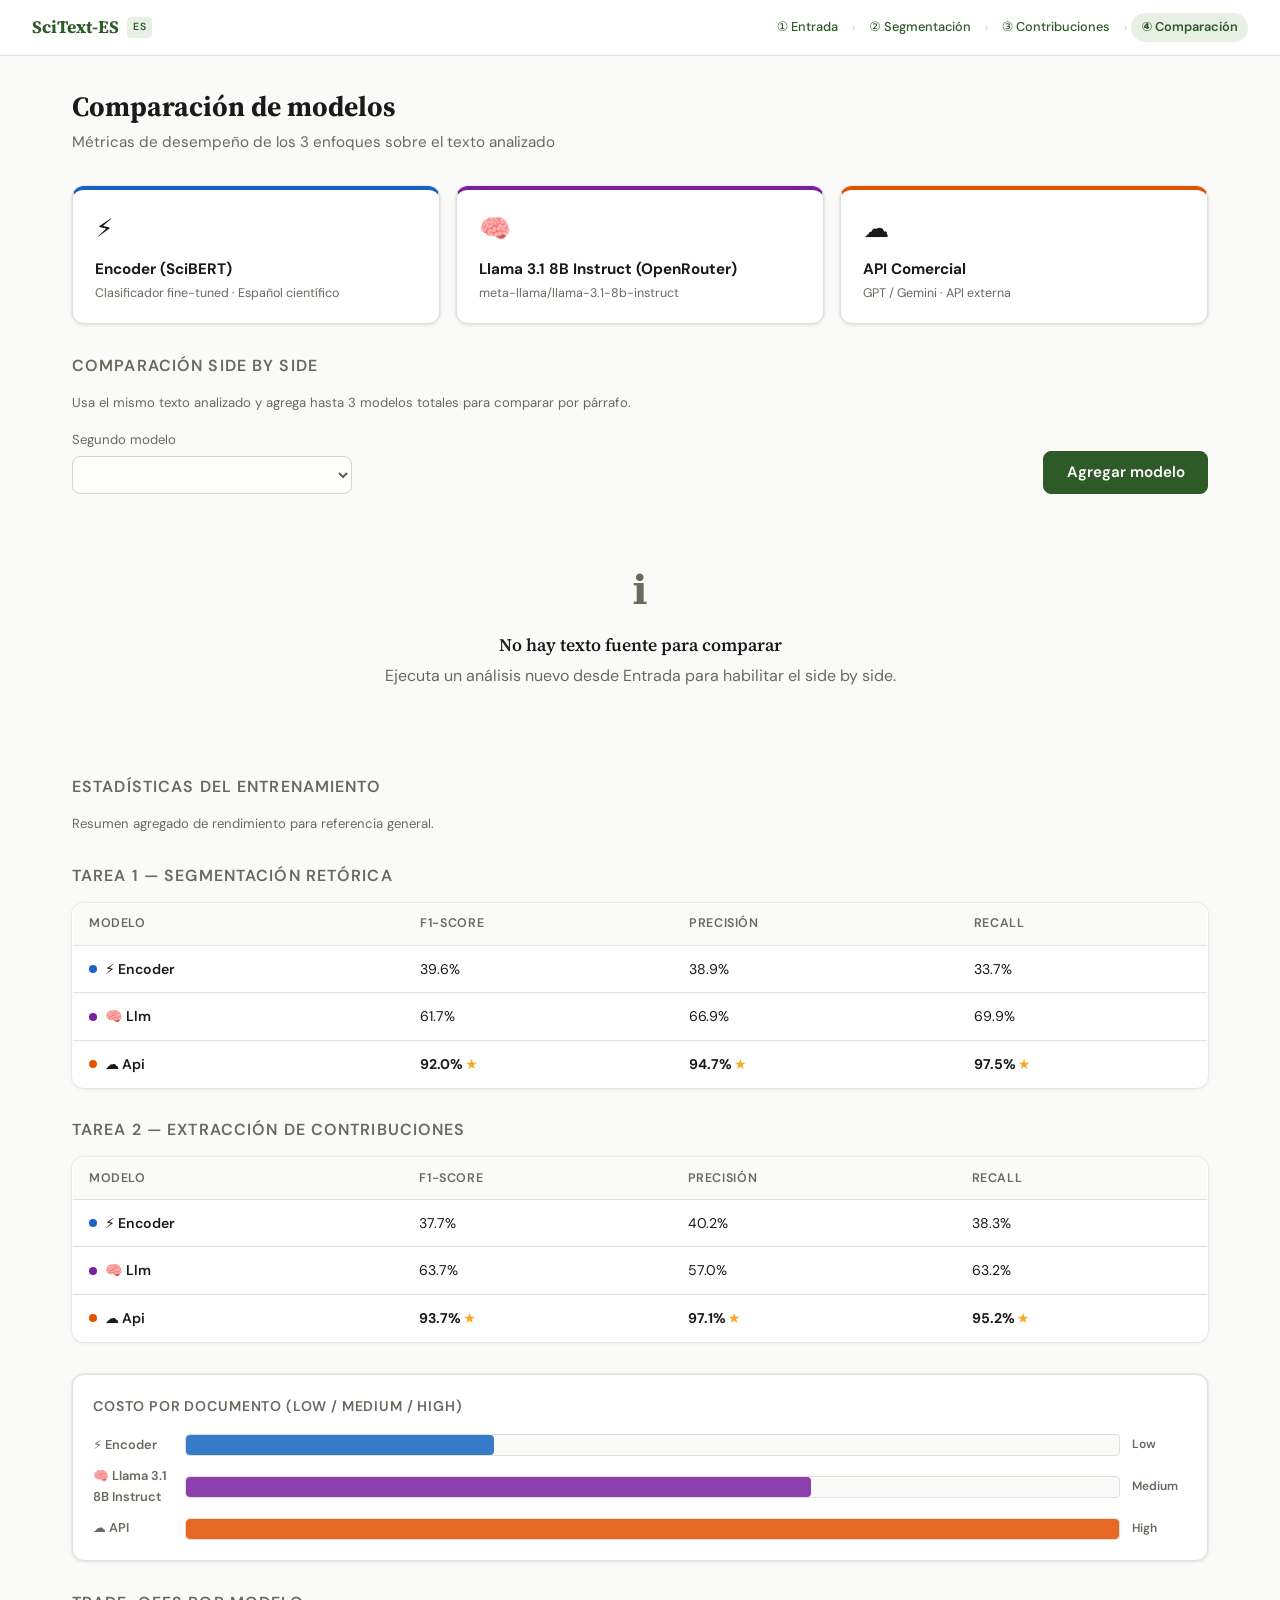
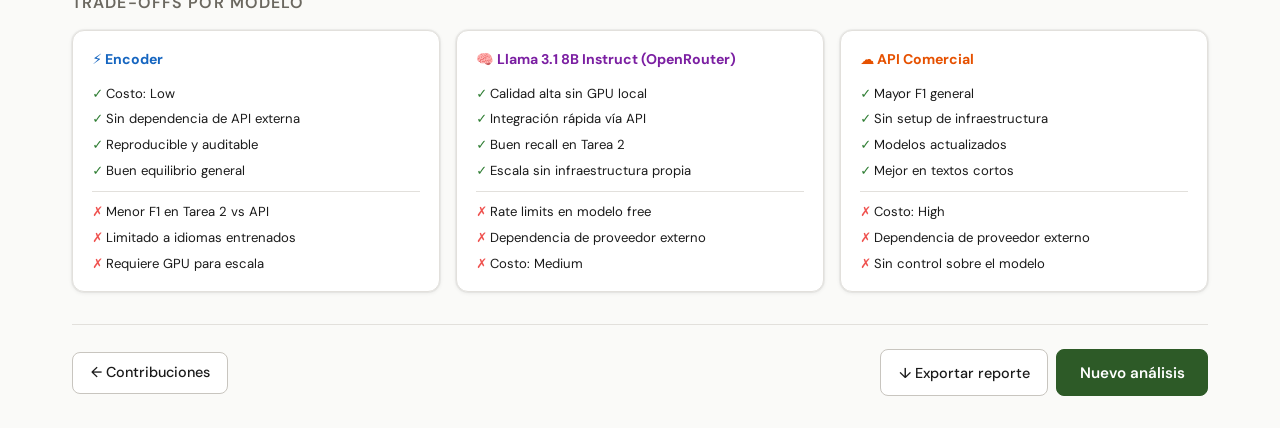
==== commit 4fc97f93: "Add evaluation scripts and update configurations for Task1 and Task2 - Introduced `enrich_task1_gold" ====
--- a/app/frontend/comparison.html
+++ b/app/frontend/comparison.html
@@ -43,13 +43,13 @@
     <div class="comparison-header-cards">
       <div class="model-header-card encoder">
         <div class="model-header-icon">⚡</div>
-        <div class="model-header-name">Encoder (BETO/RoBERTa)</div>
+        <div class="model-header-name">Encoder (SciBERT)</div>
         <div class="model-header-desc">Clasificador fine-tuned · Español científico</div>
       </div>
       <div class="model-header-card llm">
         <div class="model-header-icon">🧠</div>
-        <div class="model-header-name">Llama 3.3 70B Instruct (OpenRouter)</div>
-        <div class="model-header-desc">meta-llama/llama-3.3-70b-instruct:free</div>
+        <div class="model-header-name">Llama 3.1 8B Instruct (OpenRouter)</div>
+        <div class="model-header-desc">meta-llama/llama-3.1-8b-instruct</div>
       </div>
       <div class="model-header-card api">
         <div class="model-header-icon">☁️</div>
